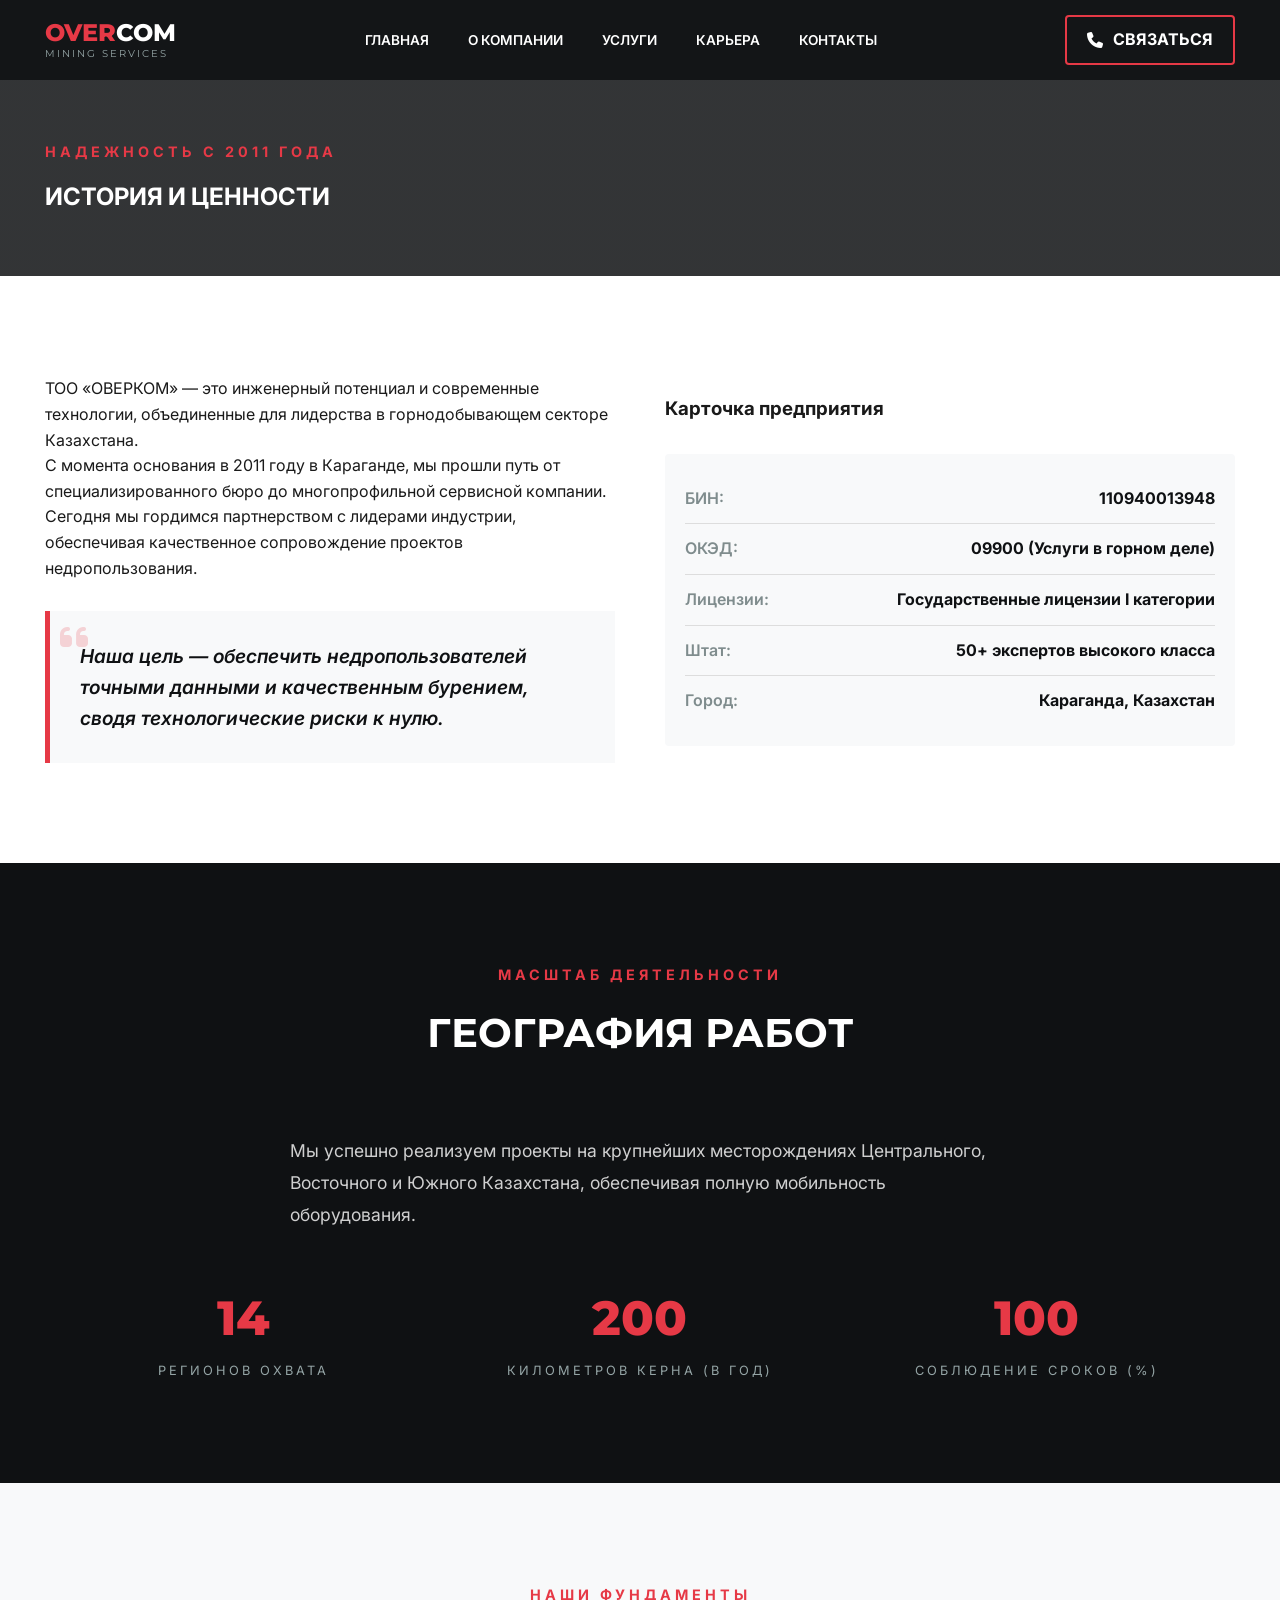
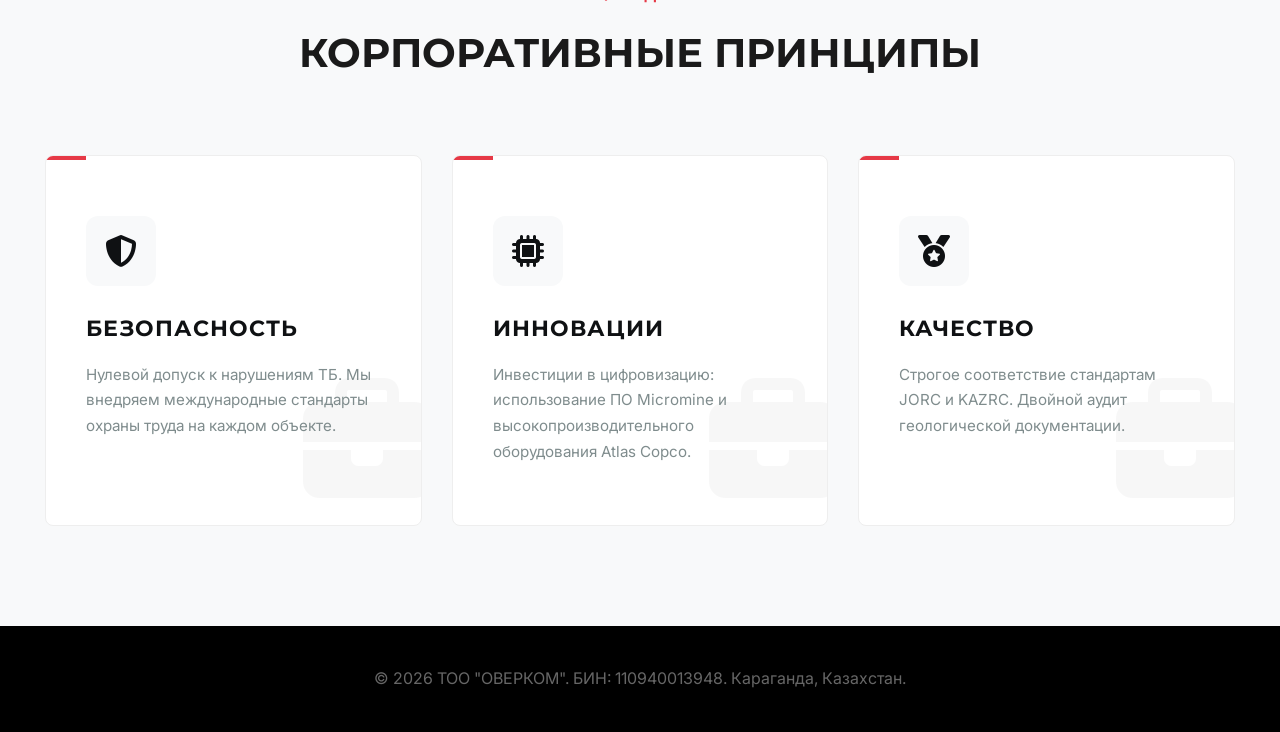
==== about.html @ fb037890 "feat: complete multi-page corporate website with advanced JS animations and form validation" ====
<!DOCTYPE html>
<html lang="ru">
<head>
  <meta charset="UTF-8">
  <meta name="viewport" content="width=device-width, initial-scale=1.0">
  <title>О компании | ТОО "ОВЕРКОМ"</title>

  <link rel="preconnect" href="https://fonts.googleapis.com">
  <link rel="preconnect" href="https://fonts.gstatic.com" crossorigin>
  <link href="https://fonts.googleapis.com/css2?family=Inter:wght@300;400;600;700&family=Montserrat:wght@700;800&display=swap" rel="stylesheet">
  <link rel="stylesheet" href="https://cdnjs.cloudflare.com/ajax/libs/font-awesome/6.4.0/css/all.min.css">

  <link rel="stylesheet" href="style.css">
</head>
<body>

<header class="header">
  <div class="container header-flex">
    <div class="logo">
      <h1><span class="logo-accent">OVER</span>COM</h1>
      <p class="subtitle">MINING SERVICES</p>
    </div>
    <nav class="navbar">
      <ul class="nav-menu">
        <li><a href="index.html" class="nav-link">ГЛАВНАЯ</a></li>
        <li><a href="about.html" class="nav-link active">О КОМПАНИИ</a></li>
        <li><a href="services.html" class="nav-link">УСЛУГИ</a></li>
        <li><a href="career.html" class="nav-link">КАРЬЕРА</a></li>
        <li><a href="contacts.html" class="nav-link">КОНТАКТЫ</a></li>
      </ul>
      <div class="mobile-menu-toggle"><i class="fas fa-bars"></i></div>
    </nav>
    <div class="header-actions">
      <a href="index.html#contacts" class="phone-link"><i class="fas fa-phone"></i> СВЯЗАТЬСЯ</a>
    </div>
  </div>
</header>

<main>
  <section class="section page-header bg-dark" style="background: linear-gradient(rgba(15,17,19,0.85), rgba(15,17,19,0.85)), url('https://images.unsplash.com/photo-1579546671583-624c8a496f8a?q=80&w=1200') center/cover;">
    <div class="container">
      <span class="pre-title">Надежность с 2011 года</span>
      <h2 class="section-title" style="color: var(--white);">ИСТОРИЯ И ЦЕННОСТИ</h2>
    </div>
  </section>

  <section class="section about-page-content">
    <div class="container">
      <div class="about-grid">
        <div class="about-text">
          <p class="lead">ТОО «ОВЕРКОМ» — это инженерный потенциал и современные технологии, объединенные для лидерства в горнодобывающем секторе Казахстана.</p>
          <p>С момента основания в 2011 году в Караганде, мы прошли путь от специализированного бюро до многопрофильной сервисной компании. Сегодня мы гордимся партнерством с лидерами индустрии, обеспечивая качественное сопровождение проектов недропользования.</p>

          <div class="mission-quote">
            <i class="fas fa-quote-left"></i>
            <blockquote>Наша цель — обеспечить недропользователей точными данными и качественным бурением, сводя технологические риски к нулю.</blockquote>
          </div>
        </div>

        <div class="legal-info-box">
          <h3>Карточка предприятия</h3>
          <div class="legal-table">
            <div class="table-row"><span>БИН:</span> <strong>110940013948</strong></div>
            <div class="table-row"><span>ОКЭД:</span> <strong>09900 (Услуги в горном деле)</strong></div>
            <div class="table-row"><span>Лицензии:</span> <strong>Государственные лицензии I категории</strong></div>
            <div class="table-row"><span>Штат:</span> <strong>50+ экспертов высокого класса</strong></div>
            <div class="table-row"><span>Город:</span> <strong>Караганда, Казахстан</strong></div>
          </div>
        </div>
      </div>
    </div>
  </section>

  <section class="section bg-dark text-white">
    <div class="container">
      <div class="section-header center">
        <span class="pre-title">Масштаб деятельности</span>
        <h2>ГЕОГРАФИЯ РАБОТ</h2>
      </div>
      <div class="geo-content center">
        <p style="max-width: 700px; margin: 0 auto 50px; opacity: 0.8; font-size: 1.1rem;">Мы успешно реализуем проекты на крупнейших месторождениях Центрального, Восточного и Южного Казахстана, обеспечивая полную мобильность оборудования.</p>

        <div class="stats-grid">
          <div class="stat-item">
            <span class="stat-number">14</span>
            <span class="stat-text">Регионов охвата</span>
          </div>
          <div class="stat-item">
            <span class="stat-number">200</span>
            <span class="stat-text">Километров керна (в год)</span>
          </div>
          <div class="stat-item">
            <span class="stat-number">100</span>
            <span class="stat-text">Соблюдение сроков (%)</span>
          </div>
        </div>
      </div>
    </div>
  </section>

  <section class="section bg-light">
    <div class="container">
      <div class="section-header center">
        <span class="pre-title">Наши фундаменты</span>
        <h2>КОРПОРАТИВНЫЕ ПРИНЦИПЫ</h2>
      </div>
      <div class="services-grid">
        <div class="service-card">
          <div class="service-icon"><i class="fas fa-shield-halved"></i></div>
          <h3>Безопасность</h3>
          <p>Нулевой допуск к нарушениям ТБ. Мы внедряем международные стандарты охраны труда на каждом объекте.</p>
        </div>
        <div class="service-card">
          <div class="service-icon"><i class="fas fa-microchip"></i></div>
          <h3>Инновации</h3>
          <p>Инвестиции в цифровизацию: использование ПО Micromine и высокопроизводительного оборудования Atlas Copco.</p>
        </div>
        <div class="service-card">
          <div class="service-icon"><i class="fas fa-medal"></i></div>
          <h3>Качество</h3>
          <p>Строгое соответствие стандартам JORC и KAZRC. Двойной аудит геологической документации.</p>
        </div>
      </div>
    </div>
  </section>
</main>

<footer class="footer">
  <div class="container">
    <div class="footer-bottom">
      <p>&copy; 2026 ТОО "ОВЕРКОМ". БИН: 110940013948. Караганда, Казахстан.</p>
    </div>
  </div>
</footer>

<script src="script.js"></script>
</body>
</html>
---- style.css ----
:root {
    --primary: #0f1113;
    --dark-grey: #1a1c1e;
    --accent: #e63946;
    --accent-hover: #c1121f;
    --text-dark: #1a1a1a;
    --text-light: #7f8c8d;
    --text-grey: #95a5a6;
    --bg-light: #f8f9fa;
    --white: #ffffff;
    --transition: all 0.3s cubic-bezier(0.25, 0.8, 0.25, 1);
    --shadow: 0 4px 25px rgba(0, 0, 0, 0.1);
}

* {
    margin: 0;
    padding: 0;
    box-sizing: border-box;
}

html {
    scroll-behavior: smooth;
}

body {
    font-family: 'Inter', sans-serif;
    line-height: 1.6;
    color: var(--text-dark);
    background-color: var(--white);
    padding-top: 80px;
}

.container {
    max-width: 1240px;
    margin: 0 auto;
    padding: 0 25px;
}

img {
    max-width: 100%;
    height: auto;
    display: block;
}

.header {
    background-color: rgba(15, 17, 19, 0.98);
    backdrop-filter: blur(10px);
    color: var(--white);
    height: 80px;
    position: fixed;
    width: 100%;
    top: 0;
    z-index: 2000;
    box-shadow: 0 2px 15px rgba(0,0,0,0.3);
    display: flex;
    align-items: center;
}

.header-flex {
    display: flex;
    justify-content: space-between;
    align-items: center;
    width: 100%;
}

.logo {
    display: flex;
    flex-direction: column;
    justify-content: center;
    white-space: nowrap;
    min-width: fit-content;
    font-family: 'Montserrat', sans-serif;
    line-height: 1;
}

.logo h1 {
    font-size: 1.5rem;
    font-weight: 800;
}

.logo-accent {
    color: var(--accent);
}

.logo .subtitle {
    font-size: 10px;
    text-transform: uppercase;
    letter-spacing: 2px;
    color: var(--text-grey);
    margin-top: 4px;
}

.nav-menu {
    display: flex;
    list-style: none;
    gap: 15px;
    align-items: center;
}

.nav-link {
    color: var(--white);
    text-decoration: none;
    font-size: 0.85rem;
    font-weight: 600;
    padding: 8px 12px;
    transition: var(--transition);
    border-radius: 4px;
    white-space: nowrap;
}

.nav-link:hover, .nav-link.active {
    color: var(--accent);
}

.phone-link {
    display: flex;
    align-items: center;
    gap: 10px;
    color: var(--white);
    text-decoration: none;
    font-weight: 700;
    border: 2px solid var(--accent);
    padding: 10px 20px;
    border-radius: 4px;
    transition: var(--transition);
    white-space: nowrap;
}

.phone-link:hover {
    background-color: var(--accent);
    color: var(--white);
}

.mobile-menu-toggle {
    display: none;
    font-size: 1.5rem;
    color: var(--white);
    cursor: pointer;
}

.hero {
    height: calc(100vh - 80px);
    min-height: 600px;
    background: url('https://images.unsplash.com/photo-1578319439584-104c94d37305?auto=format&fit=crop&q=80') center/cover no-repeat;
    display: flex;
    align-items: center;
    position: relative;
    color: var(--white);
}

.hero-overlay {
    position: absolute;
    top: 0; left: 0; width: 100%; height: 100%;
    background: linear-gradient(to right, rgba(0, 0, 0, 0.9), rgba(0, 0, 0, 0.4));
}

.hero-content {
    position: relative;
    z-index: 10;
    max-width: 800px;
}

.hero h1 {
    font-family: 'Montserrat', sans-serif;
    font-size: 3.5rem;
    line-height: 1.1;
    margin-bottom: 20px;
    text-transform: uppercase;
}

.hero h1 span {
    color: var(--accent);
}

.hero p {
    font-size: 1.2rem;
    margin-bottom: 35px;
    opacity: 0.9;
    font-weight: 300;
    border-left: 3px solid var(--accent);
    padding-left: 20px;
}

.btn {
    display: inline-block;
    padding: 18px 40px;
    text-decoration: none;
    font-weight: 700;
    border-radius: 2px;
    transition: var(--transition);
    cursor: pointer;
    text-transform: uppercase;
    font-size: 0.85rem;
    letter-spacing: 2px;
}

.btn-primary {
    background-color: var(--accent);
    color: var(--white);
    border: none;
}

.btn-primary:hover {
    background-color: var(--accent-hover);
    transform: translateY(-3px);
    box-shadow: 0 10px 20px rgba(230, 57, 70, 0.3);
}

.btn-outline {
    border: 2px solid var(--white);
    color: var(--white);
    margin-left: 15px;
}

.btn-outline:hover {
    background-color: var(--white);
    color: var(--primary);
}

.btn-text {
    color: var(--accent);
    text-decoration: none;
    font-weight: 700;
    display: inline-flex;
    align-items: center;
    gap: 10px;
    transition: var(--transition);
    margin-top: 15px;
}

.btn-text:hover {
    gap: 15px;
}

.stats-bar {
    background: #1a1a1a;
    padding: 50px 0;
    margin-top: -60px;
    position: relative;
    z-index: 20;
    border-bottom: 5px solid var(--accent);
}

.stats-grid {
    display: grid;
    grid-template-columns: repeat(3, 1fr);
    text-align: center;
}

.stat-number {
    display: block;
    font-size: 3rem;
    font-weight: 800;
    color: var(--accent);
    font-family: 'Montserrat', sans-serif;
}

.stat-text {
    color: var(--text-grey);
    text-transform: uppercase;
    font-size: 0.8rem;
    letter-spacing: 3px;
}

.section {
    padding: 100px 0;
}

.bg-light { background-color: var(--bg-light); }
.bg-dark { background-color: var(--primary); color: var(--white); }

.section-header {
    margin-bottom: 70px;
}

.section-header.center { text-align: center; }

.pre-title {
    color: var(--accent);
    text-transform: uppercase;
    font-weight: 700;
    font-size: 0.9rem;
    letter-spacing: 4px;
    display: block;
    margin-bottom: 15px;
}

.section-header h2 {
    font-family: 'Montserrat', sans-serif;
    font-size: 2.5rem;
    text-transform: uppercase;
}

.about-grid {
    display: grid;
    grid-template-columns: 1fr 1fr;
    gap: 50px;
    align-items: center;
}

.equipment-grid {
    display: grid;
    grid-template-columns: repeat(3, 1fr);
    gap: 30px;
}

.eq-card {
    background: var(--dark-grey);
    border: 1px solid rgba(255,255,255,0.1);
    border-radius: 4px;
    overflow: hidden;
    transition: var(--transition);
}

.eq-image {
    height: 200px;
    overflow: hidden;
}

.eq-image img {
    width: 100%;
    height: 100%;
    object-fit: cover;
    transition: transform 0.5s ease;
}

.eq-card:hover .eq-image img {
    transform: scale(1.1);
}

.eq-info {
    padding: 25px;
    text-align: left;
}

.eq-info h4 {
    color: var(--accent);
    margin-bottom: 10px;
    text-transform: uppercase;
}

.eq-info p {
    color: var(--text-grey);
    font-size: 0.9rem;
}

.gallery-grid {
    display: grid;
    grid-template-columns: repeat(auto-fit, minmax(300px, 1fr));
    gap: 15px;
    margin-top: 40px;
}

.gallery-item {
    position: relative;
    height: 250px;
    overflow: hidden;
    border-radius: 4px;
    cursor: pointer;
}

.gallery-item img {
    width: 100%;
    height: 100%;
    object-fit: cover;
    transition: var(--transition);
}

.gallery-overlay {
    position: absolute;
    top: 0; left: 0; width: 100%; height: 100%;
    background: rgba(230, 57, 70, 0.85);
    display: flex;
    align-items: center;
    justify-content: center;
    opacity: 0;
    transition: var(--transition);
}

.gallery-text {
    color: var(--white);
    font-family: 'Montserrat', sans-serif;
    font-weight: 700;
    text-transform: uppercase;
    letter-spacing: 2px;
    transform: translateY(20px);
    transition: var(--transition);
}

.gallery-item:hover img {
    transform: scale(1.1);
}

.gallery-item:hover .gallery-overlay {
    opacity: 1;
}

.gallery-item:hover .gallery-text {
    transform: translateY(0);
}

.contact-box {
    display: grid;
    grid-template-columns: 1.5fr 1fr;
    background: var(--white);
    box-shadow: 0 30px 60px rgba(0,0,0,0.15);
}

.contact-form-side { padding: 60px; }
.contact-info-side {
    background: var(--primary);
    color: var(--white);
    padding: 60px;
    border-left: 5px solid var(--accent);
}

.contact-info-side h3 {
    color: var(--accent);
    margin-bottom: 30px;
    text-transform: uppercase;
}

.info-link {
    display: flex;
    align-items: flex-start;
    gap: 15px;
    margin-bottom: 20px;
}

.info-link i { color: var(--accent); margin-top: 5px; }

input, textarea {
    width: 100%;
    padding: 15px;
    margin-bottom: 20px;
    background: #f1f1f1;
    border: none;
    border-bottom: 2px solid transparent;
    transition: var(--transition);
}

input:focus, textarea:focus {
    outline: none;
    border-bottom-color: var(--accent);
    background: #fff;
}

.footer {
    background: #000;
    color: #666;
    padding: 40px 0;
    text-align: center;
}

.page-header { background: var(--dark-grey); padding: 60px 0; }

.legal-table {
    margin-top: 30px;
    background: var(--bg-light);
    padding: 20px;
    border-radius: 4px;
}

.table-row {
    display: flex;
    justify-content: space-between;
    padding: 12px 0;
    border-bottom: 1px solid #ddd;
}

.table-row:last-child { border-bottom: none; }
.table-row span { color: var(--text-light); font-weight: 600; }
.table-row strong { color: var(--primary); text-align: right; }

.service-detail-card {
    display: flex;
    background: var(--white);
    padding: 40px;
    border-left: 6px solid var(--accent);
    box-shadow: var(--shadow);
    gap: 30px;
    transition: var(--transition);
    align-items: flex-start;
}

.detail-icon { font-size: 3rem; color: var(--accent); min-width: 80px; text-align: center; }

@media (max-width: 992px) {
    .header-actions { display: none; }
    .mobile-menu-toggle { display: block; }

    .nav-menu {
        display: none;
        flex-direction: column;
        position: absolute;
        top: 80px;
        left: 0;
        width: 100%;
        background: var(--primary);
        padding: 20px;
        gap: 20px;
    }

    .nav-menu.active { display: flex; }

    .hero h1 { font-size: 2.5rem; }
    .about-grid, .equipment-grid, .contact-box { grid-template-columns: 1fr; }
    .stats-grid { grid-template-columns: 1fr; gap: 30px; }
}

@media (max-width: 768px) {
    .service-detail-card { flex-direction: column; padding: 30px; }
    .table-row { flex-direction: column; gap: 5px; }
    .table-row strong { text-align: left; }
}

.mission-quote {
    margin-top: 30px;
    padding: 30px;
    background: var(--bg-light);
    border-left: 5px solid var(--accent);
    position: relative;
}

.mission-quote i {
    font-size: 2rem;
    color: var(--accent);
    opacity: 0.2;
    position: absolute;
    top: 10px;
    left: 10px;
}

.mission-quote blockquote {
    font-style: italic;
    font-size: 1.2rem;
    color: var(--primary);
    font-weight: 600;
}

.text-white {
    color: var(--white) !important;
}

.geo-content p {
    font-size: 1.1rem;
    line-height: 1.8;
}

.detail-number {
    position: absolute;
    top: 20px;
    right: 40px;
    font-size: 4rem;
    font-weight: 800;
    color: var(--accent);
    opacity: 0.1;
    font-family: 'Montserrat', sans-serif;
}

.service-detail-card {
    position: relative;
}

.steps-grid {
    display: grid;
    grid-template-columns: repeat(auto-fit, minmax(200px, 1fr));
    gap: 30px;
    margin-top: 50px;
}

.step-item {
    text-align: center;
    position: relative;
}

.step-num {
    display: inline-block;
    width: 60px;
    height: 60px;
    line-height: 56px;
    border: 2px solid var(--accent);
    border-radius: 50%;
    font-size: 1.5rem;
    font-weight: 800;
    color: var(--accent);
    margin-bottom: 20px;
    background: transparent;
}

.step-item h4 {
    margin-bottom: 10px;
    text-transform: uppercase;
}

.step-item p {
    font-size: 0.9rem;
    opacity: 0.8;
}

@media (min-width: 992px) {
    .step-item:not(:last-child)::after {
        content: "";
        position: absolute;
        top: 30px;
        left: calc(50% + 40px);
        width: calc(100% - 80px);
        height: 1px;
        background: rgba(255,255,255,0.2);
    }
}

.career-form-box {
    background: var(--white);
    padding: 40px;
    box-shadow: var(--shadow);
    border-top: 5px solid var(--accent);
}

.career-form-box h3 {
    margin-bottom: 20px;
    font-family: 'Montserrat', sans-serif;
    text-transform: uppercase;
}

input[type="file"]::file-selector-button {
    background: var(--primary);
    color: var(--white);
    padding: 8px 16px;
    border: none;
    cursor: pointer;
    margin-right: 15px;
    transition: var(--transition);
}

input[type="file"]::file-selector-button:hover {
    background: var(--accent);
}

.services-grid {
    display: grid;
    grid-template-columns: repeat(auto-fit, minmax(300px, 1fr));
    gap: 30px;
    margin-top: 50px;
}

.service-card {
    background: var(--white);
    padding: 60px 40px;
    border-radius: 8px;
    position: relative;
    overflow: hidden;
    transition: var(--transition);
    border: 1px solid #eee;
    display: flex;
    flex-direction: column;
    align-items: flex-start;
    z-index: 1;
}

.service-card:hover {
    transform: translateY(-10px);
    box-shadow: 0 20px 40px rgba(0, 0, 0, 0.1);
    border-color: var(--accent);
}

.service-card::before {
    content: "";
    position: absolute;
    top: 0;
    left: 0;
    width: 40px;
    height: 4px;
    background: var(--accent);
    transition: width 0.4s ease;
}

.service-card:hover::before {
    width: 100%;
}

.service-icon {
    width: 70px;
    height: 70px;
    background: var(--bg-light);
    border-radius: 12px;
    display: flex;
    align-items: center;
    justify-content: center;
    margin-bottom: 25px;
    transition: var(--transition);
}

.service-icon i {
    font-size: 2rem;
    color: var(--primary);
    transition: var(--transition);
}

.service-card:hover .service-icon {
    background: var(--accent);
}

.service-card:hover .service-icon i {
    color: var(--white);
    transform: rotateY(180deg);
}

.service-card h3 {
    font-family: 'Montserrat', sans-serif;
    font-size: 1.4rem;
    margin-bottom: 15px;
    text-transform: uppercase;
    letter-spacing: 1px;
    color: var(--primary);
}

.service-card p {
    font-size: 0.95rem;
    color: var(--text-light);
    line-height: 1.7;
}

.service-card::after {
    content: "\f0b1";
    font-family: "Font Awesome 6 Free";
    font-weight: 900;
    position: absolute;
    bottom: -20px;
    right: -10px;
    font-size: 8rem;
    color: rgba(0, 0, 0, 0.03);
    z-index: -1;
    transition: var(--transition);
}

.service-card:hover::after {
    color: rgba(230, 57, 70, 0.05);
    transform: scale(1.1);
}
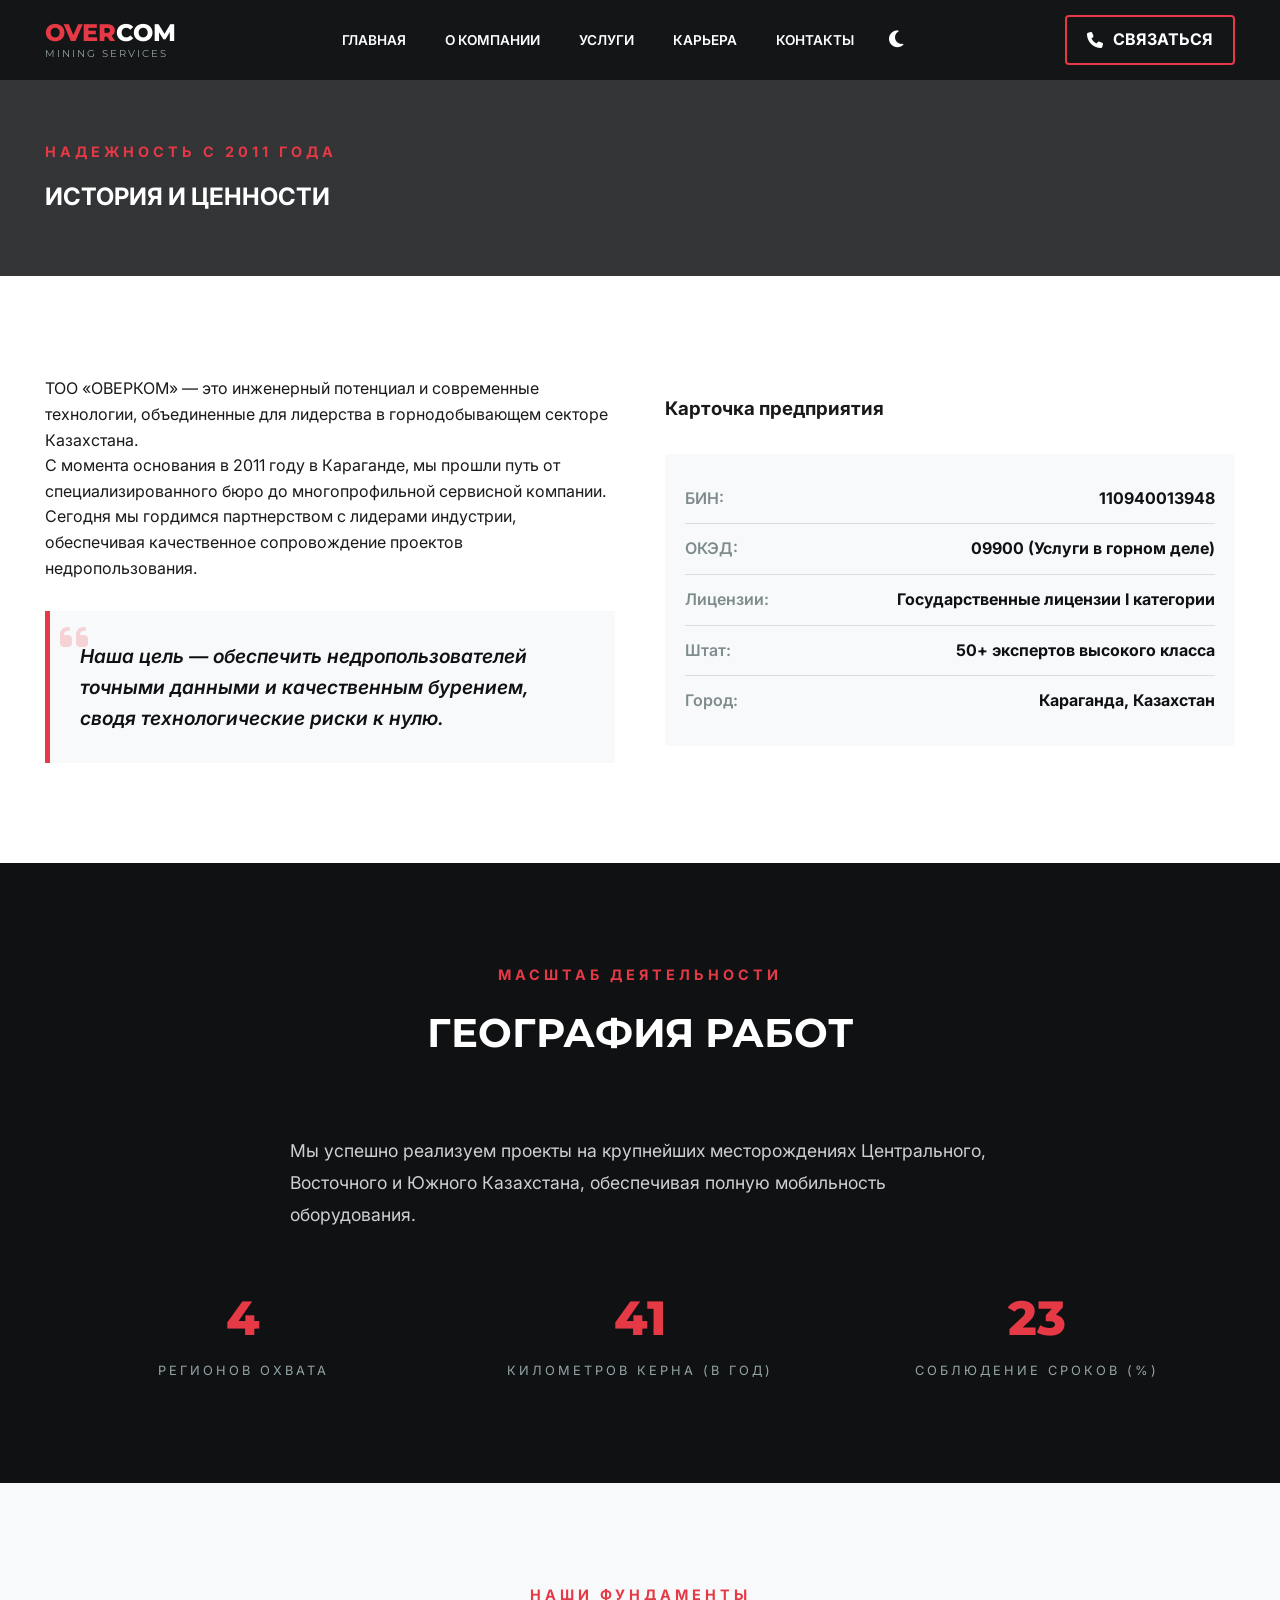
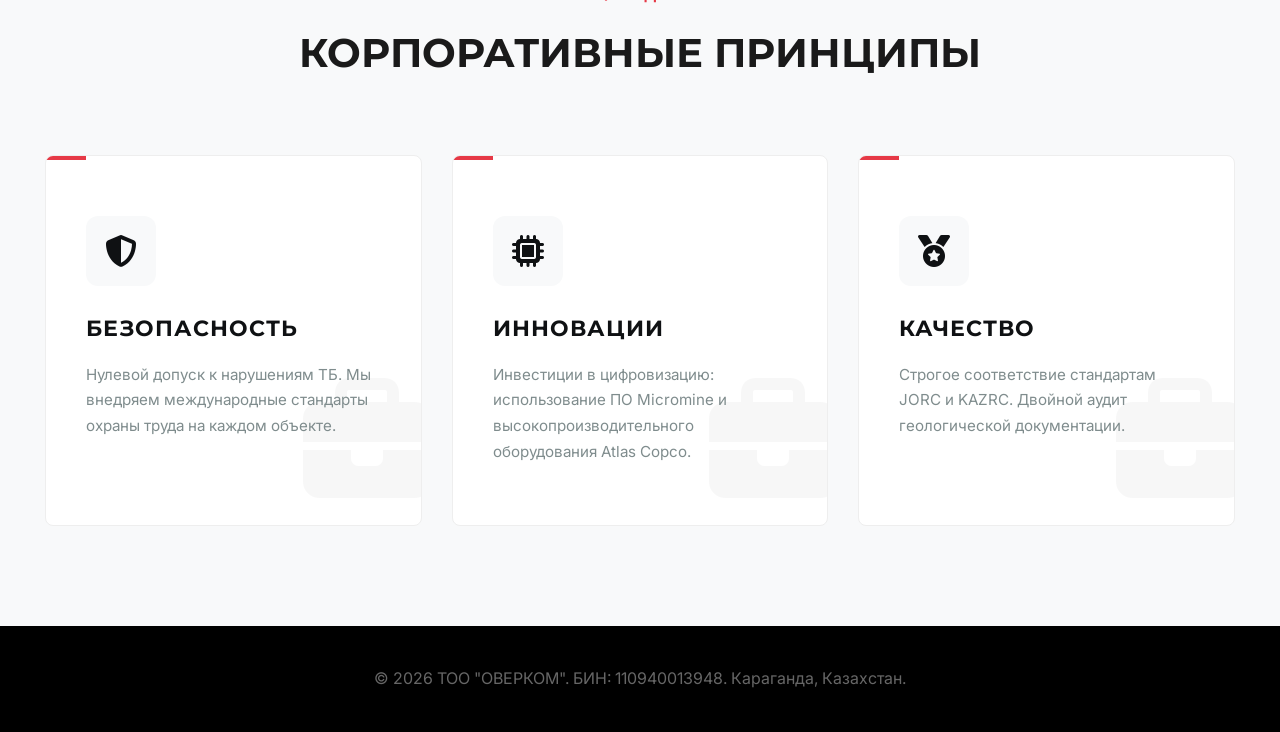
==== commit 3f64d692: "feat: complete industrial portal with smart preloader, dark mode, and modal UX" ====
--- a/about.html
+++ b/about.html
@@ -14,6 +14,13 @@
 </head>
 <body>
 
+<div id="loader" class="loader-wrapper">
+  <div class="loader-content">
+    <div class="loader-logo">OVER<span>COM</span></div>
+    <div class="loader-line"></div>
+  </div>
+</div>
+
 <header class="header">
   <div class="container header-flex">
     <div class="logo">
@@ -27,11 +34,12 @@
         <li><a href="services.html" class="nav-link">УСЛУГИ</a></li>
         <li><a href="career.html" class="nav-link">КАРЬЕРА</a></li>
         <li><a href="contacts.html" class="nav-link">КОНТАКТЫ</a></li>
+        <li><button id="theme-toggle" class="theme-btn"><i class="fas fa-moon"></i></button></li>
       </ul>
       <div class="mobile-menu-toggle"><i class="fas fa-bars"></i></div>
     </nav>
     <div class="header-actions">
-      <a href="index.html#contacts" class="phone-link"><i class="fas fa-phone"></i> СВЯЗАТЬСЯ</a>
+      <a href="#callback" class="phone-link phone-modal-trigger"><i class="fas fa-phone"></i> СВЯЗАТЬСЯ</a>
     </div>
   </div>
 </header>
@@ -80,18 +88,20 @@
       <div class="geo-content center">
         <p style="max-width: 700px; margin: 0 auto 50px; opacity: 0.8; font-size: 1.1rem;">Мы успешно реализуем проекты на крупнейших месторождениях Центрального, Восточного и Южного Казахстана, обеспечивая полную мобильность оборудования.</p>
 
-        <div class="stats-grid">
-          <div class="stat-item">
-            <span class="stat-number">14</span>
-            <span class="stat-text">Регионов охвата</span>
-          </div>
-          <div class="stat-item">
-            <span class="stat-number">200</span>
-            <span class="stat-text">Километров керна (в год)</span>
-          </div>
-          <div class="stat-item">
-            <span class="stat-number">100</span>
-            <span class="stat-text">Соблюдение сроков (%)</span>
+        <div class="stats-bar" style="background: transparent; border: none; margin-top: 0; padding: 0;">
+          <div class="stats-grid">
+            <div class="stat-item">
+              <span class="stat-number">14</span>
+              <span class="stat-text">Регионов охвата</span>
+            </div>
+            <div class="stat-item">
+              <span class="stat-number">200</span>
+              <span class="stat-text">Километров керна (в год)</span>
+            </div>
+            <div class="stat-item">
+              <span class="stat-number">100</span>
+              <span class="stat-text">Соблюдение сроков (%)</span>
+            </div>
           </div>
         </div>
       </div>
@@ -125,6 +135,19 @@
   </section>
 </main>
 
+<div id="callbackModal" class="modal">
+  <div class="modal-content">
+    <span class="close-modal">&times;</span>
+    <h3>Быстрая связь</h3>
+    <p>Заполните форму, и наш менеджер перезвонит вам для уточнения деталей.</p>
+    <form id="modalForm">
+      <input type="text" placeholder="Ваше имя" required>
+      <input type="tel" placeholder="+7 (___) ___-__-__" required>
+      <button type="submit" class="btn btn-primary full-width">ЗАКАЗАТЬ ЗВОНОК</button>
+    </form>
+  </div>
+</div>
+
 <footer class="footer">
   <div class="container">
     <div class="footer-bottom">
--- a/style.css
+++ b/style.css
@@ -737,4 +737,161 @@
 .service-card:hover::after {
     color: rgba(230, 57, 70, 0.05);
     transform: scale(1.1);
-}+}
+
+.loader-wrapper {
+    position: fixed;
+    top: 0; left: 0; width: 100%; height: 100%;
+    background: #0f1113;
+    display: flex;
+    justify-content: center;
+    align-items: center;
+    z-index: 9999;
+    transition: opacity 0.5s ease, visibility 0.5s;
+}
+
+.loader-content { text-align: center; }
+
+.loader-logo {
+    font-family: 'Montserrat', sans-serif;
+    font-size: 2.5rem;
+    font-weight: 800;
+    color: #fff;
+    letter-spacing: 2px;
+}
+
+.loader-logo span { color: #e63946; }
+
+.loader-line {
+    width: 120px;
+    height: 3px;
+    background: #e63946;
+    margin: 15px auto 0;
+    border-radius: 10px;
+    position: relative;
+    overflow: hidden;
+}
+
+.loader-line::after {
+    content: "";
+    position: absolute;
+    left: -100%;
+    width: 100%;
+    height: 100%;
+    background: #fff;
+    animation: loading-bar 1.5s infinite ease-in-out;
+}
+
+@keyframes loading-bar {
+    0% { left: -100%; }
+    50% { left: 0; }
+    100% { left: 100%; }
+}
+
+body.dark-mode {
+    background-color: #0f1113;
+    color: #e0e0e0;
+}
+
+body.dark-mode .bg-light,
+body.dark-mode .section.bg-light,
+body.dark-mode .legal-table,
+body.dark-mode .mission-quote,
+body.dark-mode .service-card,
+body.dark-mode .career-benefits {
+    background-color: #1a1c1e;
+}
+
+body.dark-mode .service-detail-card,
+body.dark-mode .contact-box,
+body.dark-mode .modal-content,
+body.dark-mode .career-form-box {
+    background-color: #1e2124;
+    color: #ffffff;
+    border-color: #333;
+    box-shadow: 0 10px 40px rgba(0,0,0,0.4);
+}
+
+body.dark-mode input,
+body.dark-mode textarea,
+body.dark-mode select {
+    background-color: #2c3136;
+    color: #fff;
+    border: 1px solid #444;
+}
+
+body.dark-mode .section-header h2,
+body.dark-mode h3,
+body.dark-mode h4 {
+    color: #ffffff;
+}
+
+.theme-btn {
+    background: transparent;
+    border: none;
+    color: #fff;
+    cursor: pointer;
+    font-size: 1.2rem;
+    padding: 8px;
+    transition: var(--transition);
+    display: flex;
+    align-items: center;
+    justify-content: center;
+}
+
+.theme-btn:hover { color: var(--accent); }
+
+.modal {
+    display: none;
+    position: fixed;
+    z-index: 3000;
+    left: 0; top: 0;
+    width: 100%; height: 100%;
+    background-color: rgba(0, 0, 0, 0.85);
+    backdrop-filter: blur(8px);
+    transition: var(--transition);
+}
+
+.modal-content {
+    background-color: #fff;
+    margin: 8% auto;
+    padding: 50px;
+    width: 90%;
+    max-width: 500px;
+    border-radius: 4px;
+    position: relative;
+    text-align: center;
+    animation: modal-slide 0.4s ease-out;
+}
+
+@keyframes modal-slide {
+    from { transform: translateY(-50px); opacity: 0; }
+    to { transform: translateY(0); opacity: 1; }
+}
+
+.close-modal {
+    position: absolute;
+    right: 25px;
+    top: 15px;
+    font-size: 32px;
+    cursor: pointer;
+    color: #999;
+    transition: 0.3s;
+}
+
+.close-modal:hover { color: var(--accent); }
+
+.modal-content h3 {
+    font-family: 'Montserrat', sans-serif;
+    margin-bottom: 15px;
+    font-size: 1.8rem;
+}
+
+.modal-content p {
+    color: var(--text-light);
+    margin-bottom: 30px;
+}
+
+.full-width { width: 100%; }
+
+.fa-spinner { margin-right: 10px; }
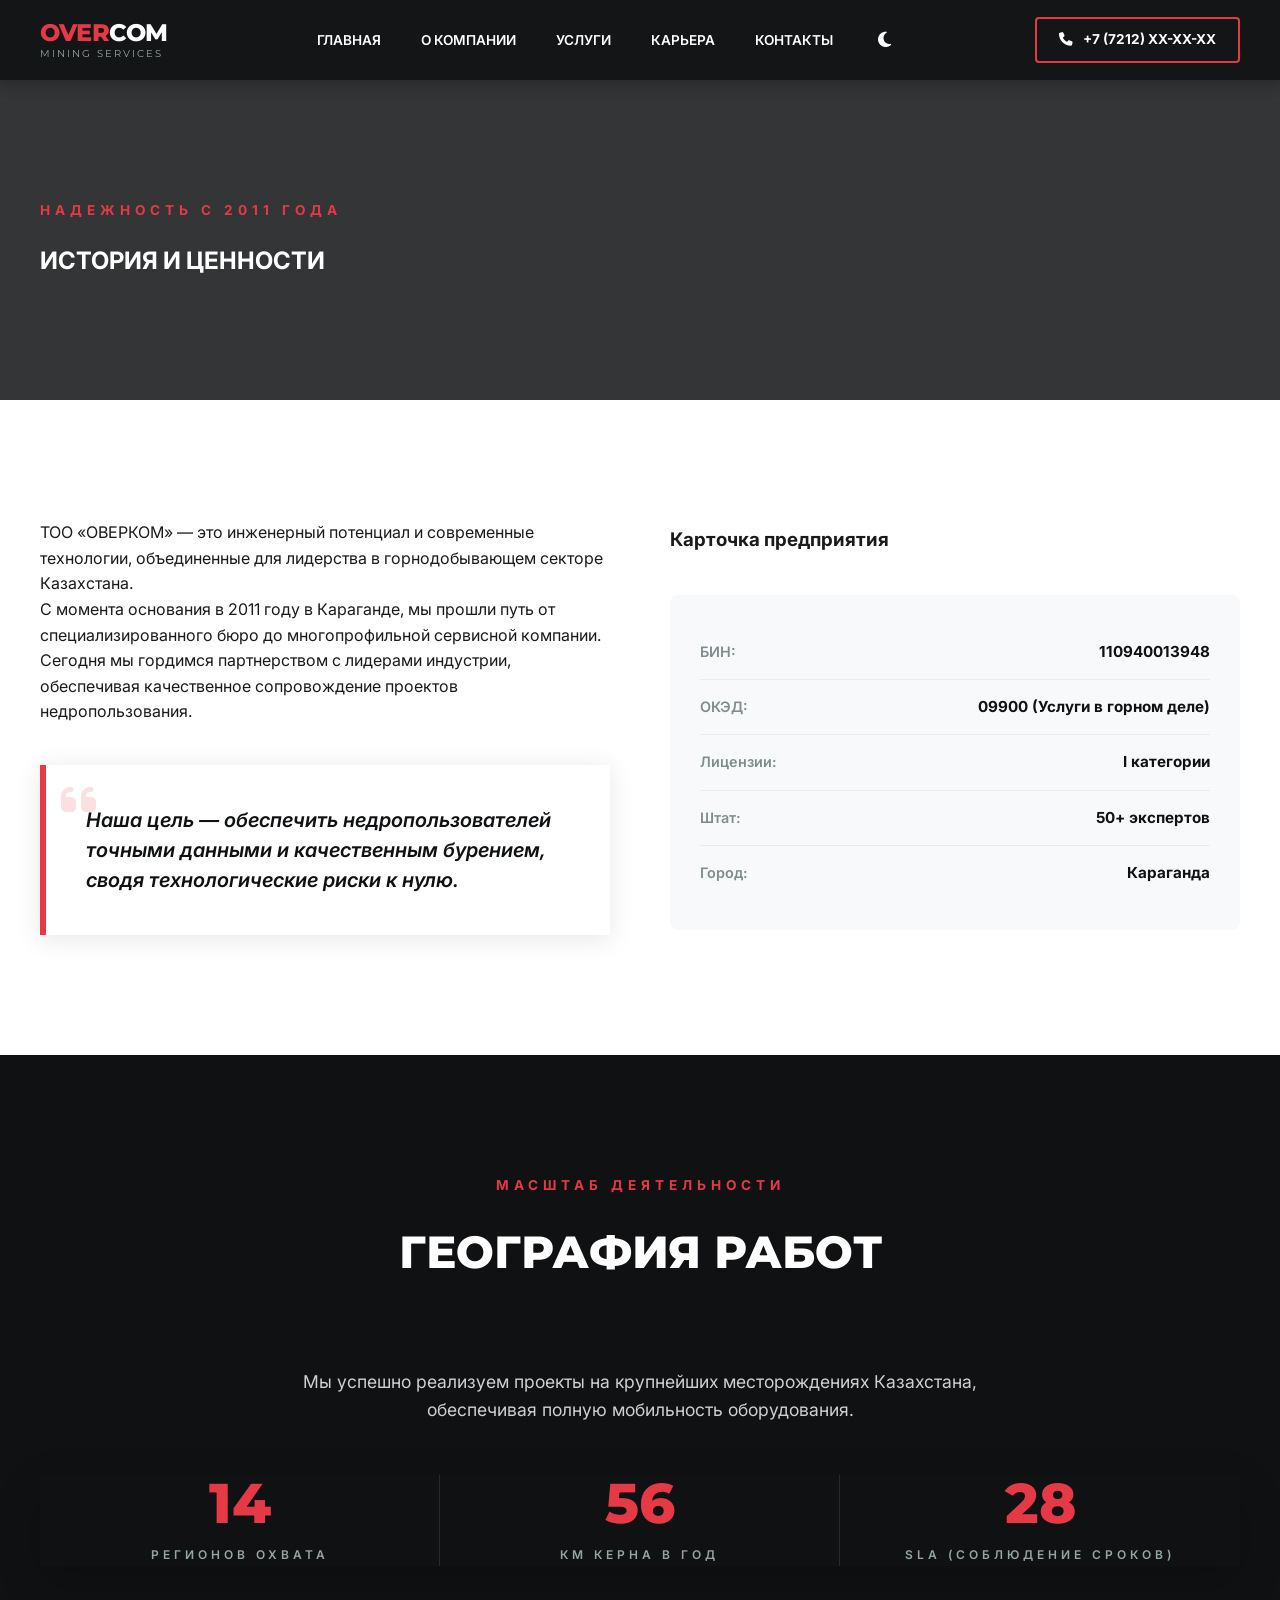
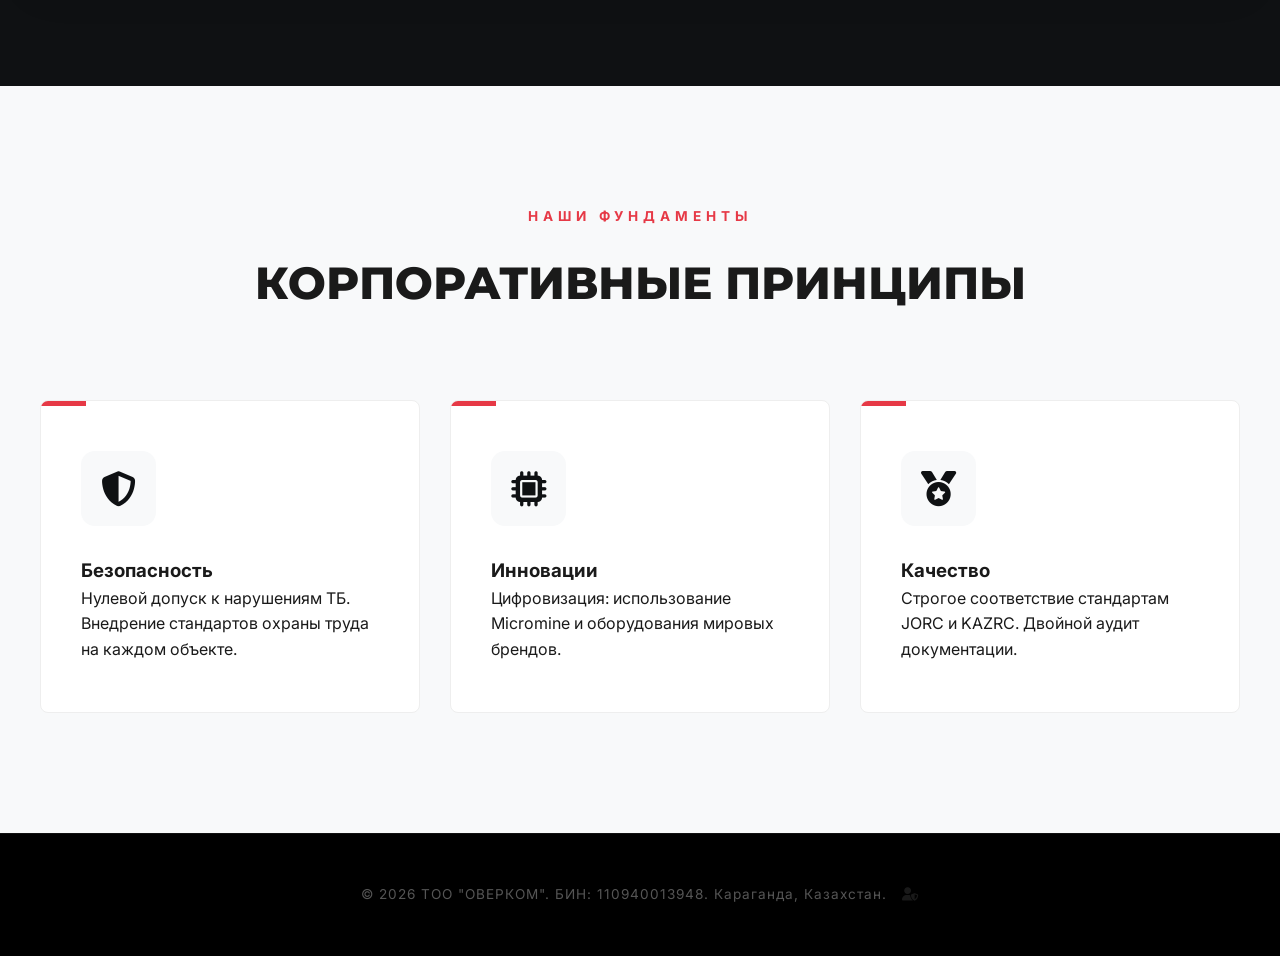
==== commit b5b41ff3: "feat: implement dual-stream CRM/HR logic with secure CSV export Added separate data handling for car" ====
--- a/about.html
+++ b/about.html
@@ -9,7 +9,6 @@
   <link rel="preconnect" href="https://fonts.gstatic.com" crossorigin>
   <link href="https://fonts.googleapis.com/css2?family=Inter:wght@300;400;600;700&family=Montserrat:wght@700;800&display=swap" rel="stylesheet">
   <link rel="stylesheet" href="https://cdnjs.cloudflare.com/ajax/libs/font-awesome/6.4.0/css/all.min.css">
-
   <link rel="stylesheet" href="style.css">
 </head>
 <body>
@@ -34,12 +33,12 @@
         <li><a href="services.html" class="nav-link">УСЛУГИ</a></li>
         <li><a href="career.html" class="nav-link">КАРЬЕРА</a></li>
         <li><a href="contacts.html" class="nav-link">КОНТАКТЫ</a></li>
-        <li><button id="theme-toggle" class="theme-btn"><i class="fas fa-moon"></i></button></li>
+        <li><button id="theme-toggle" class="theme-btn" aria-label="Сменить тему"><i class="fas fa-moon"></i></button></li>
       </ul>
       <div class="mobile-menu-toggle"><i class="fas fa-bars"></i></div>
     </nav>
     <div class="header-actions">
-      <a href="#callback" class="phone-link phone-modal-trigger"><i class="fas fa-phone"></i> СВЯЗАТЬСЯ</a>
+      <a href="tel:+77212000000" class="phone-link"><i class="fas fa-phone"></i> +7 (7212) XX-XX-XX</a>
     </div>
   </div>
 </header>
@@ -55,7 +54,7 @@
   <section class="section about-page-content">
     <div class="container">
       <div class="about-grid">
-        <div class="about-text">
+        <article class="about-text">
           <p class="lead">ТОО «ОВЕРКОМ» — это инженерный потенциал и современные технологии, объединенные для лидерства в горнодобывающем секторе Казахстана.</p>
           <p>С момента основания в 2011 году в Караганде, мы прошли путь от специализированного бюро до многопрофильной сервисной компании. Сегодня мы гордимся партнерством с лидерами индустрии, обеспечивая качественное сопровождение проектов недропользования.</p>
 
@@ -63,18 +62,18 @@
             <i class="fas fa-quote-left"></i>
             <blockquote>Наша цель — обеспечить недропользователей точными данными и качественным бурением, сводя технологические риски к нулю.</blockquote>
           </div>
-        </div>
+        </article>
 
-        <div class="legal-info-box">
+        <aside class="legal-info-box">
           <h3>Карточка предприятия</h3>
-          <div class="legal-table">
+          <div class="legal-table" role="table" aria-label="Юридическая информация">
             <div class="table-row"><span>БИН:</span> <strong>110940013948</strong></div>
             <div class="table-row"><span>ОКЭД:</span> <strong>09900 (Услуги в горном деле)</strong></div>
-            <div class="table-row"><span>Лицензии:</span> <strong>Государственные лицензии I категории</strong></div>
-            <div class="table-row"><span>Штат:</span> <strong>50+ экспертов высокого класса</strong></div>
-            <div class="table-row"><span>Город:</span> <strong>Караганда, Казахстан</strong></div>
+            <div class="table-row"><span>Лицензии:</span> <strong>I категории</strong></div>
+            <div class="table-row"><span>Штат:</span> <strong>50+ экспертов</strong></div>
+            <div class="table-row"><span>Город:</span> <strong>Караганда</strong></div>
           </div>
-        </div>
+        </aside>
       </div>
     </div>
   </section>
@@ -86,7 +85,7 @@
         <h2>ГЕОГРАФИЯ РАБОТ</h2>
       </div>
       <div class="geo-content center">
-        <p style="max-width: 700px; margin: 0 auto 50px; opacity: 0.8; font-size: 1.1rem;">Мы успешно реализуем проекты на крупнейших месторождениях Центрального, Восточного и Южного Казахстана, обеспечивая полную мобильность оборудования.</p>
+        <p style="max-width: 700px; margin: 0 auto 50px; opacity: 0.8; font-size: 1.1rem;">Мы успешно реализуем проекты на крупнейших месторождениях Казахстана, обеспечивая полную мобильность оборудования.</p>
 
         <div class="stats-bar" style="background: transparent; border: none; margin-top: 0; padding: 0;">
           <div class="stats-grid">
@@ -96,11 +95,11 @@
             </div>
             <div class="stat-item">
               <span class="stat-number">200</span>
-              <span class="stat-text">Километров керна (в год)</span>
+              <span class="stat-text">Км керна в год</span>
             </div>
             <div class="stat-item">
               <span class="stat-number">100</span>
-              <span class="stat-text">Соблюдение сроков (%)</span>
+              <span class="stat-text">SLA (Соблюдение сроков)</span>
             </div>
           </div>
         </div>
@@ -118,17 +117,17 @@
         <div class="service-card">
           <div class="service-icon"><i class="fas fa-shield-halved"></i></div>
           <h3>Безопасность</h3>
-          <p>Нулевой допуск к нарушениям ТБ. Мы внедряем международные стандарты охраны труда на каждом объекте.</p>
+          <p>Нулевой допуск к нарушениям ТБ. Внедрение стандартов охраны труда на каждом объекте.</p>
         </div>
         <div class="service-card">
           <div class="service-icon"><i class="fas fa-microchip"></i></div>
           <h3>Инновации</h3>
-          <p>Инвестиции в цифровизацию: использование ПО Micromine и высокопроизводительного оборудования Atlas Copco.</p>
+          <p>Цифровизация: использование Micromine и оборудования мировых брендов.</p>
         </div>
         <div class="service-card">
           <div class="service-icon"><i class="fas fa-medal"></i></div>
           <h3>Качество</h3>
-          <p>Строгое соответствие стандартам JORC и KAZRC. Двойной аудит геологической документации.</p>
+          <p>Строгое соответствие стандартам JORC и KAZRC. Двойной аудит документации.</p>
         </div>
       </div>
     </div>
@@ -137,12 +136,18 @@
 
 <div id="callbackModal" class="modal">
   <div class="modal-content">
-    <span class="close-modal">&times;</span>
+    <span class="close-modal" aria-label="Закрыть" tabindex="0">&times;</span>
     <h3>Быстрая связь</h3>
-    <p>Заполните форму, и наш менеджер перезвонит вам для уточнения деталей.</p>
+    <p>Заполните форму, и наш инженер перезвонит вам.</p>
     <form id="modalForm">
-      <input type="text" placeholder="Ваше имя" required>
-      <input type="tel" placeholder="+7 (___) ___-__-__" required>
+      <input type="text" name="user_name" placeholder="Ваше имя" required minlength="2" autocomplete="name">
+      <input type="tel"
+             name="user_phone"
+             placeholder="+7 (7xx) xxx-xx-xx"
+             required
+             pattern="^(\+7|7|8)?[0-9]{10}$"
+             inputmode="tel"
+             title="Введите номер телефона (10 цифр без пробелов)">
       <button type="submit" class="btn btn-primary full-width">ЗАКАЗАТЬ ЗВОНОК</button>
     </form>
   </div>
@@ -151,7 +156,9 @@
 <footer class="footer">
   <div class="container">
     <div class="footer-bottom">
-      <p>&copy; 2026 ТОО "ОВЕРКОМ". БИН: 110940013948. Караганда, Казахстан.</p>
+      <p>&copy; 2026 ТОО "ОВЕРКОМ". БИН: 110940013948. Караганда, Казахстан.
+        <i class="fas fa-user-shield" id="admin-login" title="Экспорт данных" style="cursor: pointer; opacity: 0.3; margin-left: 10px;"></i>
+      </p>
     </div>
   </div>
 </footer>
--- a/style.css
+++ b/style.css
@@ -3,23 +3,32 @@
     --dark-grey: #1a1c1e;
     --accent: #e63946;
     --accent-hover: #c1121f;
+
     --text-dark: #1a1a1a;
     --text-light: #7f8c8d;
     --text-grey: #95a5a6;
+
     --bg-light: #f8f9fa;
     --white: #ffffff;
+    --overlay: rgba(15, 17, 19, 0.85);
+
     --transition: all 0.3s cubic-bezier(0.25, 0.8, 0.25, 1);
     --shadow: 0 4px 25px rgba(0, 0, 0, 0.1);
+    --shadow-heavy: 0 15px 45px rgba(0, 0, 0, 0.2);
+    --radius: 4px;
+    --header-height: 80px;
 }
 
 * {
     margin: 0;
     padding: 0;
     box-sizing: border-box;
+    outline: none;
 }
 
 html {
     scroll-behavior: smooth;
+    font-size: 16px;
 }
 
 body {
@@ -27,765 +36,32 @@
     line-height: 1.6;
     color: var(--text-dark);
     background-color: var(--white);
-    padding-top: 80px;
+    padding-top: var(--header-height);
+    transition: background-color 0.4s ease, color 0.4s ease;
+    overflow-x: hidden;
 }
 
 .container {
     max-width: 1240px;
     margin: 0 auto;
-    padding: 0 25px;
+    padding: 0 20px;
 }
 
 img {
     max-width: 100%;
     height: auto;
     display: block;
-}
-
-.header {
-    background-color: rgba(15, 17, 19, 0.98);
-    backdrop-filter: blur(10px);
-    color: var(--white);
-    height: 80px;
-    position: fixed;
-    width: 100%;
-    top: 0;
-    z-index: 2000;
-    box-shadow: 0 2px 15px rgba(0,0,0,0.3);
-    display: flex;
-    align-items: center;
-}
-
-.header-flex {
-    display: flex;
-    justify-content: space-between;
-    align-items: center;
-    width: 100%;
-}
-
-.logo {
-    display: flex;
-    flex-direction: column;
-    justify-content: center;
-    white-space: nowrap;
-    min-width: fit-content;
-    font-family: 'Montserrat', sans-serif;
-    line-height: 1;
-}
-
-.logo h1 {
-    font-size: 1.5rem;
-    font-weight: 800;
-}
-
-.logo-accent {
-    color: var(--accent);
-}
-
-.logo .subtitle {
-    font-size: 10px;
-    text-transform: uppercase;
-    letter-spacing: 2px;
-    color: var(--text-grey);
-    margin-top: 4px;
-}
-
-.nav-menu {
-    display: flex;
+    user-select: none;
+}
+
+ul {
     list-style: none;
-    gap: 15px;
-    align-items: center;
-}
-
-.nav-link {
-    color: var(--white);
+}
+
+a {
     text-decoration: none;
-    font-size: 0.85rem;
-    font-weight: 600;
-    padding: 8px 12px;
+    color: inherit;
     transition: var(--transition);
-    border-radius: 4px;
-    white-space: nowrap;
-}
-
-.nav-link:hover, .nav-link.active {
-    color: var(--accent);
-}
-
-.phone-link {
-    display: flex;
-    align-items: center;
-    gap: 10px;
-    color: var(--white);
-    text-decoration: none;
-    font-weight: 700;
-    border: 2px solid var(--accent);
-    padding: 10px 20px;
-    border-radius: 4px;
-    transition: var(--transition);
-    white-space: nowrap;
-}
-
-.phone-link:hover {
-    background-color: var(--accent);
-    color: var(--white);
-}
-
-.mobile-menu-toggle {
-    display: none;
-    font-size: 1.5rem;
-    color: var(--white);
-    cursor: pointer;
-}
-
-.hero {
-    height: calc(100vh - 80px);
-    min-height: 600px;
-    background: url('https://images.unsplash.com/photo-1578319439584-104c94d37305?auto=format&fit=crop&q=80') center/cover no-repeat;
-    display: flex;
-    align-items: center;
-    position: relative;
-    color: var(--white);
-}
-
-.hero-overlay {
-    position: absolute;
-    top: 0; left: 0; width: 100%; height: 100%;
-    background: linear-gradient(to right, rgba(0, 0, 0, 0.9), rgba(0, 0, 0, 0.4));
-}
-
-.hero-content {
-    position: relative;
-    z-index: 10;
-    max-width: 800px;
-}
-
-.hero h1 {
-    font-family: 'Montserrat', sans-serif;
-    font-size: 3.5rem;
-    line-height: 1.1;
-    margin-bottom: 20px;
-    text-transform: uppercase;
-}
-
-.hero h1 span {
-    color: var(--accent);
-}
-
-.hero p {
-    font-size: 1.2rem;
-    margin-bottom: 35px;
-    opacity: 0.9;
-    font-weight: 300;
-    border-left: 3px solid var(--accent);
-    padding-left: 20px;
-}
-
-.btn {
-    display: inline-block;
-    padding: 18px 40px;
-    text-decoration: none;
-    font-weight: 700;
-    border-radius: 2px;
-    transition: var(--transition);
-    cursor: pointer;
-    text-transform: uppercase;
-    font-size: 0.85rem;
-    letter-spacing: 2px;
-}
-
-.btn-primary {
-    background-color: var(--accent);
-    color: var(--white);
-    border: none;
-}
-
-.btn-primary:hover {
-    background-color: var(--accent-hover);
-    transform: translateY(-3px);
-    box-shadow: 0 10px 20px rgba(230, 57, 70, 0.3);
-}
-
-.btn-outline {
-    border: 2px solid var(--white);
-    color: var(--white);
-    margin-left: 15px;
-}
-
-.btn-outline:hover {
-    background-color: var(--white);
-    color: var(--primary);
-}
-
-.btn-text {
-    color: var(--accent);
-    text-decoration: none;
-    font-weight: 700;
-    display: inline-flex;
-    align-items: center;
-    gap: 10px;
-    transition: var(--transition);
-    margin-top: 15px;
-}
-
-.btn-text:hover {
-    gap: 15px;
-}
-
-.stats-bar {
-    background: #1a1a1a;
-    padding: 50px 0;
-    margin-top: -60px;
-    position: relative;
-    z-index: 20;
-    border-bottom: 5px solid var(--accent);
-}
-
-.stats-grid {
-    display: grid;
-    grid-template-columns: repeat(3, 1fr);
-    text-align: center;
-}
-
-.stat-number {
-    display: block;
-    font-size: 3rem;
-    font-weight: 800;
-    color: var(--accent);
-    font-family: 'Montserrat', sans-serif;
-}
-
-.stat-text {
-    color: var(--text-grey);
-    text-transform: uppercase;
-    font-size: 0.8rem;
-    letter-spacing: 3px;
-}
-
-.section {
-    padding: 100px 0;
-}
-
-.bg-light { background-color: var(--bg-light); }
-.bg-dark { background-color: var(--primary); color: var(--white); }
-
-.section-header {
-    margin-bottom: 70px;
-}
-
-.section-header.center { text-align: center; }
-
-.pre-title {
-    color: var(--accent);
-    text-transform: uppercase;
-    font-weight: 700;
-    font-size: 0.9rem;
-    letter-spacing: 4px;
-    display: block;
-    margin-bottom: 15px;
-}
-
-.section-header h2 {
-    font-family: 'Montserrat', sans-serif;
-    font-size: 2.5rem;
-    text-transform: uppercase;
-}
-
-.about-grid {
-    display: grid;
-    grid-template-columns: 1fr 1fr;
-    gap: 50px;
-    align-items: center;
-}
-
-.equipment-grid {
-    display: grid;
-    grid-template-columns: repeat(3, 1fr);
-    gap: 30px;
-}
-
-.eq-card {
-    background: var(--dark-grey);
-    border: 1px solid rgba(255,255,255,0.1);
-    border-radius: 4px;
-    overflow: hidden;
-    transition: var(--transition);
-}
-
-.eq-image {
-    height: 200px;
-    overflow: hidden;
-}
-
-.eq-image img {
-    width: 100%;
-    height: 100%;
-    object-fit: cover;
-    transition: transform 0.5s ease;
-}
-
-.eq-card:hover .eq-image img {
-    transform: scale(1.1);
-}
-
-.eq-info {
-    padding: 25px;
-    text-align: left;
-}
-
-.eq-info h4 {
-    color: var(--accent);
-    margin-bottom: 10px;
-    text-transform: uppercase;
-}
-
-.eq-info p {
-    color: var(--text-grey);
-    font-size: 0.9rem;
-}
-
-.gallery-grid {
-    display: grid;
-    grid-template-columns: repeat(auto-fit, minmax(300px, 1fr));
-    gap: 15px;
-    margin-top: 40px;
-}
-
-.gallery-item {
-    position: relative;
-    height: 250px;
-    overflow: hidden;
-    border-radius: 4px;
-    cursor: pointer;
-}
-
-.gallery-item img {
-    width: 100%;
-    height: 100%;
-    object-fit: cover;
-    transition: var(--transition);
-}
-
-.gallery-overlay {
-    position: absolute;
-    top: 0; left: 0; width: 100%; height: 100%;
-    background: rgba(230, 57, 70, 0.85);
-    display: flex;
-    align-items: center;
-    justify-content: center;
-    opacity: 0;
-    transition: var(--transition);
-}
-
-.gallery-text {
-    color: var(--white);
-    font-family: 'Montserrat', sans-serif;
-    font-weight: 700;
-    text-transform: uppercase;
-    letter-spacing: 2px;
-    transform: translateY(20px);
-    transition: var(--transition);
-}
-
-.gallery-item:hover img {
-    transform: scale(1.1);
-}
-
-.gallery-item:hover .gallery-overlay {
-    opacity: 1;
-}
-
-.gallery-item:hover .gallery-text {
-    transform: translateY(0);
-}
-
-.contact-box {
-    display: grid;
-    grid-template-columns: 1.5fr 1fr;
-    background: var(--white);
-    box-shadow: 0 30px 60px rgba(0,0,0,0.15);
-}
-
-.contact-form-side { padding: 60px; }
-.contact-info-side {
-    background: var(--primary);
-    color: var(--white);
-    padding: 60px;
-    border-left: 5px solid var(--accent);
-}
-
-.contact-info-side h3 {
-    color: var(--accent);
-    margin-bottom: 30px;
-    text-transform: uppercase;
-}
-
-.info-link {
-    display: flex;
-    align-items: flex-start;
-    gap: 15px;
-    margin-bottom: 20px;
-}
-
-.info-link i { color: var(--accent); margin-top: 5px; }
-
-input, textarea {
-    width: 100%;
-    padding: 15px;
-    margin-bottom: 20px;
-    background: #f1f1f1;
-    border: none;
-    border-bottom: 2px solid transparent;
-    transition: var(--transition);
-}
-
-input:focus, textarea:focus {
-    outline: none;
-    border-bottom-color: var(--accent);
-    background: #fff;
-}
-
-.footer {
-    background: #000;
-    color: #666;
-    padding: 40px 0;
-    text-align: center;
-}
-
-.page-header { background: var(--dark-grey); padding: 60px 0; }
-
-.legal-table {
-    margin-top: 30px;
-    background: var(--bg-light);
-    padding: 20px;
-    border-radius: 4px;
-}
-
-.table-row {
-    display: flex;
-    justify-content: space-between;
-    padding: 12px 0;
-    border-bottom: 1px solid #ddd;
-}
-
-.table-row:last-child { border-bottom: none; }
-.table-row span { color: var(--text-light); font-weight: 600; }
-.table-row strong { color: var(--primary); text-align: right; }
-
-.service-detail-card {
-    display: flex;
-    background: var(--white);
-    padding: 40px;
-    border-left: 6px solid var(--accent);
-    box-shadow: var(--shadow);
-    gap: 30px;
-    transition: var(--transition);
-    align-items: flex-start;
-}
-
-.detail-icon { font-size: 3rem; color: var(--accent); min-width: 80px; text-align: center; }
-
-@media (max-width: 992px) {
-    .header-actions { display: none; }
-    .mobile-menu-toggle { display: block; }
-
-    .nav-menu {
-        display: none;
-        flex-direction: column;
-        position: absolute;
-        top: 80px;
-        left: 0;
-        width: 100%;
-        background: var(--primary);
-        padding: 20px;
-        gap: 20px;
-    }
-
-    .nav-menu.active { display: flex; }
-
-    .hero h1 { font-size: 2.5rem; }
-    .about-grid, .equipment-grid, .contact-box { grid-template-columns: 1fr; }
-    .stats-grid { grid-template-columns: 1fr; gap: 30px; }
-}
-
-@media (max-width: 768px) {
-    .service-detail-card { flex-direction: column; padding: 30px; }
-    .table-row { flex-direction: column; gap: 5px; }
-    .table-row strong { text-align: left; }
-}
-
-.mission-quote {
-    margin-top: 30px;
-    padding: 30px;
-    background: var(--bg-light);
-    border-left: 5px solid var(--accent);
-    position: relative;
-}
-
-.mission-quote i {
-    font-size: 2rem;
-    color: var(--accent);
-    opacity: 0.2;
-    position: absolute;
-    top: 10px;
-    left: 10px;
-}
-
-.mission-quote blockquote {
-    font-style: italic;
-    font-size: 1.2rem;
-    color: var(--primary);
-    font-weight: 600;
-}
-
-.text-white {
-    color: var(--white) !important;
-}
-
-.geo-content p {
-    font-size: 1.1rem;
-    line-height: 1.8;
-}
-
-.detail-number {
-    position: absolute;
-    top: 20px;
-    right: 40px;
-    font-size: 4rem;
-    font-weight: 800;
-    color: var(--accent);
-    opacity: 0.1;
-    font-family: 'Montserrat', sans-serif;
-}
-
-.service-detail-card {
-    position: relative;
-}
-
-.steps-grid {
-    display: grid;
-    grid-template-columns: repeat(auto-fit, minmax(200px, 1fr));
-    gap: 30px;
-    margin-top: 50px;
-}
-
-.step-item {
-    text-align: center;
-    position: relative;
-}
-
-.step-num {
-    display: inline-block;
-    width: 60px;
-    height: 60px;
-    line-height: 56px;
-    border: 2px solid var(--accent);
-    border-radius: 50%;
-    font-size: 1.5rem;
-    font-weight: 800;
-    color: var(--accent);
-    margin-bottom: 20px;
-    background: transparent;
-}
-
-.step-item h4 {
-    margin-bottom: 10px;
-    text-transform: uppercase;
-}
-
-.step-item p {
-    font-size: 0.9rem;
-    opacity: 0.8;
-}
-
-@media (min-width: 992px) {
-    .step-item:not(:last-child)::after {
-        content: "";
-        position: absolute;
-        top: 30px;
-        left: calc(50% + 40px);
-        width: calc(100% - 80px);
-        height: 1px;
-        background: rgba(255,255,255,0.2);
-    }
-}
-
-.career-form-box {
-    background: var(--white);
-    padding: 40px;
-    box-shadow: var(--shadow);
-    border-top: 5px solid var(--accent);
-}
-
-.career-form-box h3 {
-    margin-bottom: 20px;
-    font-family: 'Montserrat', sans-serif;
-    text-transform: uppercase;
-}
-
-input[type="file"]::file-selector-button {
-    background: var(--primary);
-    color: var(--white);
-    padding: 8px 16px;
-    border: none;
-    cursor: pointer;
-    margin-right: 15px;
-    transition: var(--transition);
-}
-
-input[type="file"]::file-selector-button:hover {
-    background: var(--accent);
-}
-
-.services-grid {
-    display: grid;
-    grid-template-columns: repeat(auto-fit, minmax(300px, 1fr));
-    gap: 30px;
-    margin-top: 50px;
-}
-
-.service-card {
-    background: var(--white);
-    padding: 60px 40px;
-    border-radius: 8px;
-    position: relative;
-    overflow: hidden;
-    transition: var(--transition);
-    border: 1px solid #eee;
-    display: flex;
-    flex-direction: column;
-    align-items: flex-start;
-    z-index: 1;
-}
-
-.service-card:hover {
-    transform: translateY(-10px);
-    box-shadow: 0 20px 40px rgba(0, 0, 0, 0.1);
-    border-color: var(--accent);
-}
-
-.service-card::before {
-    content: "";
-    position: absolute;
-    top: 0;
-    left: 0;
-    width: 40px;
-    height: 4px;
-    background: var(--accent);
-    transition: width 0.4s ease;
-}
-
-.service-card:hover::before {
-    width: 100%;
-}
-
-.service-icon {
-    width: 70px;
-    height: 70px;
-    background: var(--bg-light);
-    border-radius: 12px;
-    display: flex;
-    align-items: center;
-    justify-content: center;
-    margin-bottom: 25px;
-    transition: var(--transition);
-}
-
-.service-icon i {
-    font-size: 2rem;
-    color: var(--primary);
-    transition: var(--transition);
-}
-
-.service-card:hover .service-icon {
-    background: var(--accent);
-}
-
-.service-card:hover .service-icon i {
-    color: var(--white);
-    transform: rotateY(180deg);
-}
-
-.service-card h3 {
-    font-family: 'Montserrat', sans-serif;
-    font-size: 1.4rem;
-    margin-bottom: 15px;
-    text-transform: uppercase;
-    letter-spacing: 1px;
-    color: var(--primary);
-}
-
-.service-card p {
-    font-size: 0.95rem;
-    color: var(--text-light);
-    line-height: 1.7;
-}
-
-.service-card::after {
-    content: "\f0b1";
-    font-family: "Font Awesome 6 Free";
-    font-weight: 900;
-    position: absolute;
-    bottom: -20px;
-    right: -10px;
-    font-size: 8rem;
-    color: rgba(0, 0, 0, 0.03);
-    z-index: -1;
-    transition: var(--transition);
-}
-
-.service-card:hover::after {
-    color: rgba(230, 57, 70, 0.05);
-    transform: scale(1.1);
-}
-
-.loader-wrapper {
-    position: fixed;
-    top: 0; left: 0; width: 100%; height: 100%;
-    background: #0f1113;
-    display: flex;
-    justify-content: center;
-    align-items: center;
-    z-index: 9999;
-    transition: opacity 0.5s ease, visibility 0.5s;
-}
-
-.loader-content { text-align: center; }
-
-.loader-logo {
-    font-family: 'Montserrat', sans-serif;
-    font-size: 2.5rem;
-    font-weight: 800;
-    color: #fff;
-    letter-spacing: 2px;
-}
-
-.loader-logo span { color: #e63946; }
-
-.loader-line {
-    width: 120px;
-    height: 3px;
-    background: #e63946;
-    margin: 15px auto 0;
-    border-radius: 10px;
-    position: relative;
-    overflow: hidden;
-}
-
-.loader-line::after {
-    content: "";
-    position: absolute;
-    left: -100%;
-    width: 100%;
-    height: 100%;
-    background: #fff;
-    animation: loading-bar 1.5s infinite ease-in-out;
-}
-
-@keyframes loading-bar {
-    0% { left: -100%; }
-    50% { left: 0; }
-    100% { left: 100%; }
 }
 
 body.dark-mode {
@@ -800,6 +76,7 @@
 body.dark-mode .service-card,
 body.dark-mode .career-benefits {
     background-color: #1a1c1e;
+    border-color: #333;
 }
 
 body.dark-mode .service-detail-card,
@@ -822,76 +99,278 @@
 
 body.dark-mode .section-header h2,
 body.dark-mode h3,
-body.dark-mode h4 {
+body.dark-mode h4,
+body.dark-mode strong {
     color: #ffffff;
 }
+
+.header {
+    background-color: rgba(15, 17, 19, 0.98);
+    backdrop-filter: blur(15px);
+    -webkit-backdrop-filter: blur(15px);
+    color: var(--white);
+    height: var(--header-height);
+    position: fixed;
+    width: 100%;
+    top: 0;
+    z-index: 2000;
+    box-shadow: 0 2px 15px rgba(0,0,0,0.3);
+    display: flex;
+    align-items: center;
+    transition: var(--transition);
+}
+
+.header-flex {
+    display: flex;
+    justify-content: space-between;
+    align-items: center;
+    width: 100%;
+}
+
+.logo {
+    display: flex;
+    flex-direction: column;
+    font-family: 'Montserrat', sans-serif;
+    line-height: 1;
+}
+
+.logo h1 { font-size: 1.5rem; font-weight: 800; letter-spacing: -0.5px; }
+.logo-accent { color: var(--accent); }
+.logo .subtitle { font-size: 10px; text-transform: uppercase; letter-spacing: 2px; color: var(--text-grey); margin-top: 4px; }
+
+.nav-menu { display: flex; gap: 10px; align-items: center; }
+.nav-link {
+    color: var(--white);
+    font-size: 0.85rem;
+    font-weight: 600;
+    padding: 10px 15px;
+    border-radius: var(--radius);
+    position: relative;
+}
+.nav-link:hover, .nav-link.active { color: var(--accent); }
 
 .theme-btn {
     background: transparent;
     border: none;
     color: #fff;
     cursor: pointer;
-    font-size: 1.2rem;
-    padding: 8px;
-    transition: var(--transition);
+    font-size: 1.1rem;
+    padding: 10px;
+    margin-left: 10px;
+}
+.theme-btn:hover { color: var(--accent); transform: rotate(15deg); }
+
+.phone-link {
     display: flex;
     align-items: center;
-    justify-content: center;
-}
-
-.theme-btn:hover { color: var(--accent); }
-
-.modal {
-    display: none;
-    position: fixed;
-    z-index: 3000;
-    left: 0; top: 0;
-    width: 100%; height: 100%;
-    background-color: rgba(0, 0, 0, 0.85);
-    backdrop-filter: blur(8px);
-    transition: var(--transition);
-}
-
+    gap: 10px;
+    color: var(--white);
+    font-weight: 700;
+    border: 2px solid var(--accent);
+    padding: 10px 22px;
+    border-radius: var(--radius);
+    font-size: 0.85rem;
+}
+.phone-link:hover { background-color: var(--accent); transform: scale(1.05); }
+
+.mobile-menu-toggle { display: none; font-size: 1.5rem; color: var(--white); cursor: pointer; }
+
+.hero {
+    height: calc(100vh - var(--header-height));
+    min-height: 650px;
+    background: url('https://images.unsplash.com/photo-1578319439584-104c94d37305?auto=format&fit=crop&q=80') center/cover no-repeat;
+    display: flex;
+    align-items: center;
+    position: relative;
+    color: var(--white);
+    overflow: hidden;
+}
+
+.hero-overlay {
+    position: absolute;
+    top: 0; left: 0; width: 100%; height: 100%;
+    background: linear-gradient(90deg, rgba(0,0,0,0.95) 0%, rgba(0,0,0,0.4) 100%);
+}
+
+.hero-content { position: relative; z-index: 10; max-width: 850px; animation: fadeInUp 1s ease; }
+.hero h1 { font-family: 'Montserrat', sans-serif; font-size: clamp(2rem, 5vw, 3.8rem); line-height: 1.1; margin-bottom: 25px; text-transform: uppercase; font-weight: 800; }
+.hero h1 span { color: var(--accent); }
+.hero p { font-size: 1.25rem; margin-bottom: 40px; opacity: 0.9; font-weight: 300; border-left: 4px solid var(--accent); padding-left: 25px; max-width: 700px; }
+
+@keyframes fadeInUp {
+    from { opacity: 0; transform: translateY(40px); }
+    to { opacity: 1; transform: translateY(0); }
+}
+
+.stats-bar {
+    background: #111315;
+    padding: 60px 0;
+    margin-top: -80px;
+    position: relative;
+    z-index: 20;
+    border-bottom: 6px solid var(--accent);
+    box-shadow: var(--shadow-heavy);
+}
+
+.stats-grid { display: grid; grid-template-columns: repeat(3, 1fr); text-align: center; }
+.stat-item { padding: 0 20px; border-right: 1px solid rgba(255,255,255,0.1); }
+.stat-item:last-child { border-right: none; }
+.stat-number { display: block; font-size: 3.5rem; font-weight: 800; color: var(--accent); font-family: 'Montserrat', sans-serif; line-height: 1; margin-bottom: 10px; }
+.stat-text { color: var(--text-grey); text-transform: uppercase; font-size: 0.75rem; letter-spacing: 4px; font-weight: 600; }
+
+.btn {
+    display: inline-block;
+    padding: 18px 42px;
+    font-weight: 700;
+    border-radius: var(--radius);
+    text-transform: uppercase;
+    font-size: 0.85rem;
+    letter-spacing: 2px;
+    border: none;
+    cursor: pointer;
+}
+.btn-primary { background-color: var(--accent); color: var(--white); box-shadow: 0 4px 15px rgba(230, 57, 70, 0.3); }
+.btn-primary:hover { background-color: var(--accent-hover); transform: translateY(-3px); box-shadow: 0 8px 25px rgba(230, 57, 70, 0.4); }
+.btn-outline { border: 2px solid var(--white); color: var(--white); margin-left: 20px; background: transparent; }
+.btn-outline:hover { background-color: var(--white); color: var(--primary); transform: translateY(-3px); }
+.btn-text { color: var(--accent); font-weight: 700; display: inline-flex; align-items: center; gap: 12px; margin-top: 20px; font-size: 0.9rem; }
+.btn-text:hover { gap: 18px; }
+.full-width { width: 100%; }
+
+.section { padding: 120px 0; }
+.bg-light { background-color: var(--bg-light); }
+.bg-dark { background-color: var(--primary); color: var(--white); }
+.section-header { margin-bottom: 80px; }
+.section-header.center { text-align: center; }
+.pre-title { color: var(--accent); text-transform: uppercase; font-weight: 700; font-size: 0.85rem; letter-spacing: 5px; display: block; margin-bottom: 20px; }
+.section-header h2 { font-family: 'Montserrat', sans-serif; font-size: clamp(1.8rem, 4vw, 2.8rem); text-transform: uppercase; font-weight: 800; }
+
+.about-grid, .contact-box { display: grid; grid-template-columns: 1fr 1fr; gap: 60px; align-items: center; }
+.services-grid, .equipment-grid, .detailed-grid { display: grid; grid-template-columns: repeat(auto-fit, minmax(320px, 1fr)); gap: 30px; }
+
+.service-card {
+    background: var(--white); padding: 50px 40px; border-radius: 8px; border: 1px solid #eee;
+    transition: var(--transition); position: relative; overflow: hidden; display: flex; flex-direction: column;
+}
+.service-card:hover { transform: translateY(-12px); box-shadow: var(--shadow-heavy); border-color: var(--accent); }
+.service-card::before { content: ""; position: absolute; top: 0; left: 0; width: 45px; height: 5px; background: var(--accent); transition: 0.4s; }
+.service-card:hover::before { width: 100%; }
+
+.service-icon {
+    width: 75px; height: 75px; background: var(--bg-light); border-radius: 14px;
+    display: flex; align-items: center; justify-content: center; margin-bottom: 30px;
+    font-size: 2.2rem; color: var(--primary); transition: 0.4s;
+}
+.service-card:hover .service-icon { background: var(--accent); color: #fff; transform: rotateY(180deg); }
+
+.eq-card { background: var(--dark-grey); border: 1px solid rgba(255,255,255,0.05); border-radius: 8px; overflow: hidden; }
+.eq-image { height: 240px; overflow: hidden; }
+.eq-image img { width: 100%; height: 100%; object-fit: cover; transition: 0.6s ease; }
+.eq-card:hover .eq-image img { transform: scale(1.15); }
+.eq-info { padding: 30px; }
+.eq-info h4 { color: var(--accent); margin-bottom: 12px; font-size: 1.2rem; text-transform: uppercase; }
+
+.loader-wrapper {
+    position: fixed; top: 0; left: 0; width: 100%; height: 100%;
+    background: #0f1113; display: flex; justify-content: center; align-items: center;
+    z-index: 9999; transition: opacity 0.6s ease, visibility 0.6s;
+}
+.loader-content { text-align: center; }
+.loader-logo { font-family: 'Montserrat', sans-serif; font-size: 2.8rem; font-weight: 800; color: #fff; letter-spacing: 3px; }
+.loader-logo span { color: var(--accent); }
+.loader-line { width: 140px; height: 3px; background: var(--accent); margin: 20px auto 0; border-radius: 10px; position: relative; overflow: hidden; }
+.loader-line::after {
+    content: ""; position: absolute; left: -100%; width: 100%; height: 100%;
+    background: #fff; animation: loading-bar 1.8s infinite ease-in-out;
+}
+@keyframes loading-bar { 0% { left: -100%; } 50% { left: 0; } 100% { left: 100%; } }
+
+.modal { display: none; position: fixed; z-index: 3000; left: 0; top: 0; width: 100%; height: 100%; background-color: rgba(0, 0, 0, 0.9); backdrop-filter: blur(10px); }
 .modal-content {
-    background-color: #fff;
-    margin: 8% auto;
-    padding: 50px;
-    width: 90%;
-    max-width: 500px;
-    border-radius: 4px;
-    position: relative;
-    text-align: center;
-    animation: modal-slide 0.4s ease-out;
-}
-
-@keyframes modal-slide {
-    from { transform: translateY(-50px); opacity: 0; }
-    to { transform: translateY(0); opacity: 1; }
-}
-
-.close-modal {
-    position: absolute;
-    right: 25px;
-    top: 15px;
-    font-size: 32px;
-    cursor: pointer;
-    color: #999;
-    transition: 0.3s;
-}
-
-.close-modal:hover { color: var(--accent); }
-
-.modal-content h3 {
-    font-family: 'Montserrat', sans-serif;
-    margin-bottom: 15px;
-    font-size: 1.8rem;
-}
-
-.modal-content p {
-    color: var(--text-light);
-    margin-bottom: 30px;
-}
-
-.full-width { width: 100%; }
-
-.fa-spinner { margin-right: 10px; }+    background-color: #fff; margin: 6% auto; padding: 60px; width: 90%; max-width: 520px;
+    border-radius: 8px; position: relative; text-align: center; animation: modal-slide 0.5s ease-out;
+}
+@keyframes modal-slide { from { transform: translateY(-80px); opacity: 0; } to { transform: translateY(0); opacity: 1; } }
+.close-modal { position: absolute; right: 25px; top: 15px; font-size: 36px; cursor: pointer; color: #bbb; transition: 0.3s; }
+.close-modal:hover { color: var(--accent); transform: rotate(90deg); }
+
+.legal-table { margin-top: 40px; background: var(--bg-light); padding: 30px; border-radius: 8px; }
+.table-row { display: flex; justify-content: space-between; padding: 15px 0; border-bottom: 1px solid rgba(0,0,0,0.05); }
+.table-row:last-child { border-bottom: none; }
+.table-row span { color: var(--text-light); font-weight: 600; font-size: 0.9rem; }
+.table-row strong { color: var(--primary); text-align: right; font-size: 0.95rem; }
+
+.mission-quote { margin-top: 40px; padding: 40px; background: #fff; border-left: 6px solid var(--accent); position: relative; box-shadow: var(--shadow); }
+.mission-quote i { font-size: 2.5rem; color: var(--accent); opacity: 0.15; position: absolute; top: 15px; left: 15px; }
+.mission-quote blockquote { font-style: italic; font-size: 1.25rem; color: var(--primary); font-weight: 600; line-height: 1.5; }
+
+input, textarea, select {
+    width: 100%; padding: 18px; margin-bottom: 25px; background: #f4f5f7; border: 1px solid transparent;
+    border-radius: var(--radius); transition: var(--transition); font-family: inherit; font-size: 1rem;
+}
+input:focus, textarea:focus { background: #fff; border-color: var(--accent); box-shadow: 0 0 0 4px rgba(230, 57, 70, 0.1); }
+textarea { resize: vertical; min-height: 140px; }
+
+.gallery-grid { display: grid; grid-template-columns: repeat(auto-fit, minmax(280px, 1fr)); gap: 15px; }
+.gallery-item { position: relative; height: 300px; overflow: hidden; border-radius: var(--radius); }
+.gallery-item img { width: 100%; height: 100%; object-fit: cover; transition: 0.8s ease; }
+.gallery-overlay {
+    position: absolute; top: 0; left: 0; width: 100%; height: 100%;
+    background: rgba(230, 57, 70, 0.9); display: flex; align-items: center;
+    justify-content: center; opacity: 0; transition: 0.4s;
+}
+.gallery-item:hover img { transform: scale(1.1) rotate(2deg); }
+.gallery-item:hover .gallery-overlay { opacity: 1; }
+.gallery-text { color: #fff; font-family: 'Montserrat'; font-weight: 800; text-transform: uppercase; letter-spacing: 2px; }
+
+@media (max-width: 992px) {
+    :root { --header-height: 70px; }
+    .header-actions { display: none; }
+    .mobile-menu-toggle { display: block; }
+
+    .nav-menu {
+        display: none; flex-direction: column; position: absolute; top: var(--header-height);
+        left: 0; width: 100%; background: var(--primary); padding: 50px 20px; gap: 30px; text-align: center;
+        box-shadow: 0 20px 40px rgba(0,0,0,0.5);
+    }
+    .nav-menu.active { display: flex; }
+    .nav-link { font-size: 1.1rem; width: 100%; }
+
+    .hero h1 { font-size: 2.8rem; }
+    .about-grid, .contact-box { grid-template-columns: 1fr; gap: 50px; }
+    .stats-grid { grid-template-columns: 1fr; gap: 40px; }
+    .stat-item { border-right: none; border-bottom: 1px solid rgba(255,255,255,0.1); padding-bottom: 30px; }
+    .stat-item:last-child { border-bottom: none; }
+
+    .stats-bar { margin-top: -40px; }
+}
+
+@media (max-width: 768px) {
+    .section { padding: 80px 0; }
+    .hero { text-align: center; height: auto; padding: 140px 0 80px; }
+    .hero p { border-left: none; padding-left: 0; font-size: 1.1rem; }
+    .hero-btns { display: flex; flex-direction: column; gap: 15px; }
+    .btn-outline { margin-left: 0; width: 100%; }
+    .btn-primary { width: 100%; }
+
+    .section-header { margin-bottom: 50px; }
+    .service-detail-card { flex-direction: column; padding: 30px; text-align: center; }
+    .detail-icon { margin: 0 auto 20px; }
+    .contact-form-side, .contact-info-side { padding: 40px 20px; }
+}
+
+@media (max-width: 480px) {
+    html { font-size: 14px; }
+    .logo h1 { font-size: 1.3rem; }
+    .stat-number { font-size: 2.8rem; }
+    .table-row { flex-direction: column; gap: 8px; }
+    .table-row strong { text-align: left; }
+    .modal-content { padding: 40px 20px; }
+}
+
+.center { text-align: center; }
+.mt-30 { margin-top: 30px; }
+.mb-30 { margin-bottom: 30px; }
+.text-white { color: #fff !important; }
+.footer { background: #000; color: #555; padding: 50px 0; text-align: center; border-top: 1px solid #111; }
+.footer p { font-size: 0.85rem; letter-spacing: 1px; }
